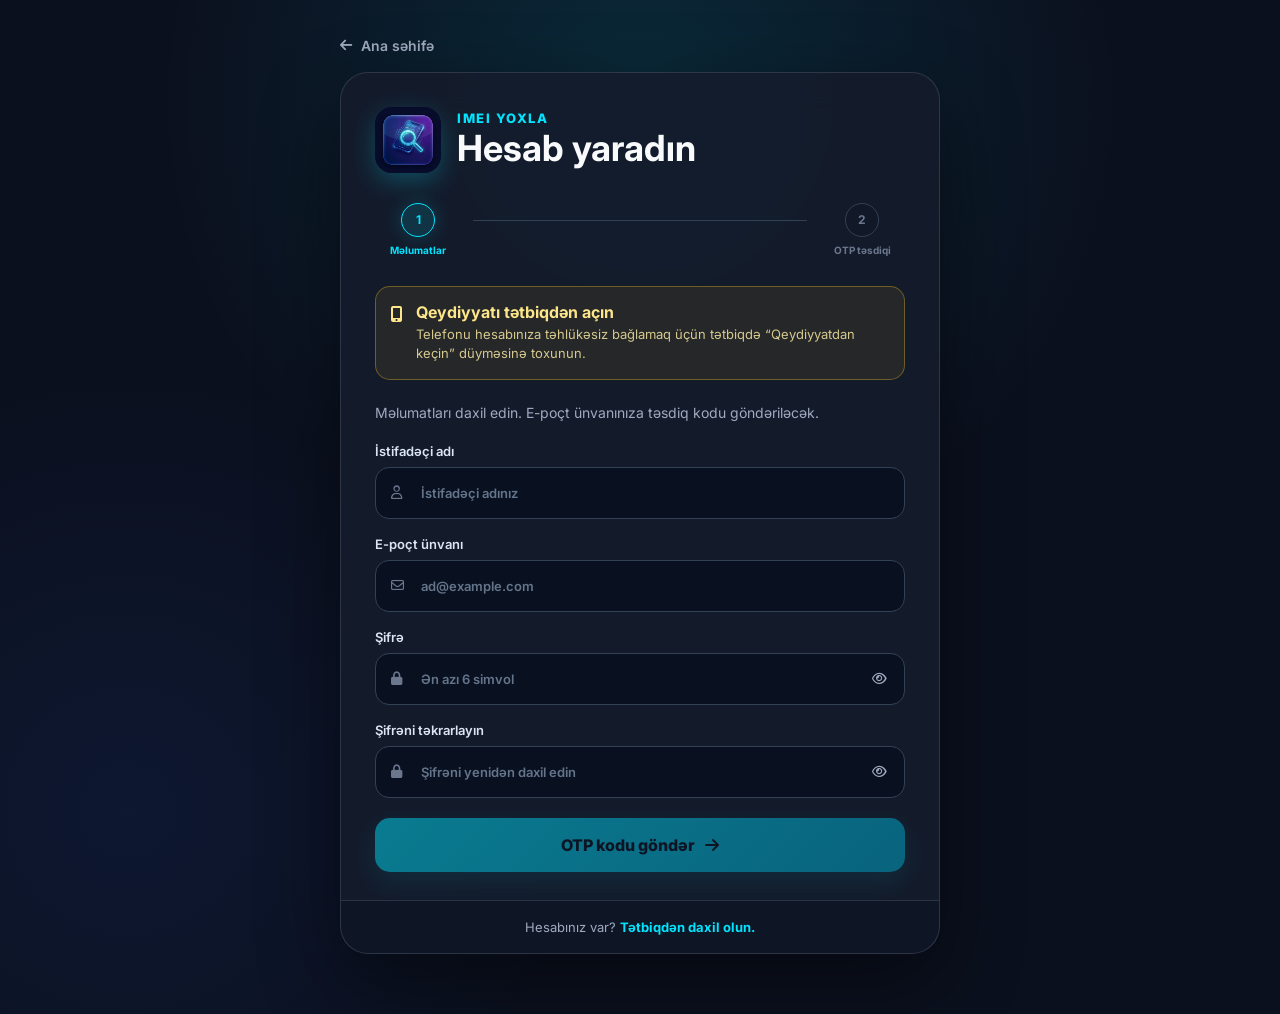
==== register.html @ 51a837d1 "Add files via upload" ====
<!DOCTYPE html>
<html lang="az">
<head>
    <meta charset="UTF-8">
    <meta name="viewport" content="width=device-width, initial-scale=1.0">
    <meta name="description" content="IMEI Yoxla hesabı yaradın və e-poçt ünvanınızı OTP kodu ilə təsdiqləyin.">
    <title>Qeydiyyat — IMEI Yoxla</title>
    <link rel="preconnect" href="https://fonts.googleapis.com">
    <link rel="preconnect" href="https://fonts.gstatic.com" crossorigin>
    <link href="https://fonts.googleapis.com/css2?family=Inter:wght@400;500;600;700;800&display=swap" rel="stylesheet">
    <link rel="stylesheet" href="https://cdnjs.cloudflare.com/ajax/libs/font-awesome/6.4.0/css/all.min.css">
    <link rel="stylesheet" href="register.css">
    <script src="register.js" defer></script>
</head>
<body>
    <main class="auth-shell">
        <a class="back-link" href="index.html">
            <i class="fa-solid fa-arrow-left" aria-hidden="true"></i>
            Ana səhifə
        </a>

        <section class="auth-card" aria-labelledby="page-title">
            <header class="brand">
                <img src="Logo.png" alt="IMEI Yoxla" class="brand-logo">
                <div>
                    <p class="eyebrow">IMEI Yoxla</p>
                    <h1 id="page-title">Hesab yaradın</h1>
                </div>
            </header>

            <ol class="steps" aria-label="Qeydiyyat mərhələləri">
                <li class="step is-active" data-step-indicator="1">
                    <span>1</span>
                    <small>Məlumatlar</small>
                </li>
                <li class="step-line" aria-hidden="true"></li>
                <li class="step" data-step-indicator="2">
                    <span>2</span>
                    <small>OTP təsdiqi</small>
                </li>
            </ol>

            <div id="device-warning" class="notice warning" hidden>
                <i class="fa-solid fa-mobile-screen-button" aria-hidden="true"></i>
                <div>
                    <strong>Qeydiyyatı tətbiqdən açın</strong>
                    <p>Telefonu hesabınıza təhlükəsiz bağlamaq üçün tətbiqdə “Qeydiyyatdan keçin” düyməsinə toxunun.</p>
                </div>
            </div>

            <form id="registration-form" class="form-panel" novalidate>
                <p class="form-intro">Məlumatları daxil edin. E-poçt ünvanınıza təsdiq kodu göndəriləcək.</p>

                <label class="field">
                    <span>İstifadəçi adı</span>
                    <span class="input-wrap">
                        <i class="fa-regular fa-user" aria-hidden="true"></i>
                        <input id="username" name="username" type="text" minlength="3" maxlength="32"
                               autocomplete="username" placeholder="İstifadəçi adınız" required>
                    </span>
                </label>

                <label class="field">
                    <span>E-poçt ünvanı</span>
                    <span class="input-wrap">
                        <i class="fa-regular fa-envelope" aria-hidden="true"></i>
                        <input id="email" name="email" type="email" maxlength="254"
                               autocomplete="email" inputmode="email" placeholder="ad@example.com" required>
                    </span>
                </label>

                <label class="field">
                    <span>Şifrə</span>
                    <span class="input-wrap">
                        <i class="fa-solid fa-lock" aria-hidden="true"></i>
                        <input id="password" name="password" type="password" minlength="6" maxlength="128"
                               autocomplete="new-password" placeholder="Ən azı 6 simvol" required>
                        <button class="password-toggle" type="button" data-password-toggle="password" aria-label="Şifrəni göstər">
                            <i class="fa-regular fa-eye" aria-hidden="true"></i>
                        </button>
                    </span>
                </label>

                <label class="field">
                    <span>Şifrəni təkrarlayın</span>
                    <span class="input-wrap">
                        <i class="fa-solid fa-lock" aria-hidden="true"></i>
                        <input id="confirm-password" name="confirmPassword" type="password" minlength="6" maxlength="128"
                               autocomplete="new-password" placeholder="Şifrəni yenidən daxil edin" required>
                        <button class="password-toggle" type="button" data-password-toggle="confirm-password" aria-label="Şifrəni göstər">
                            <i class="fa-regular fa-eye" aria-hidden="true"></i>
                        </button>
                    </span>
                </label>

                <p id="registration-message" class="form-message" role="alert" aria-live="polite"></p>

                <button id="registration-submit" class="primary-button" type="submit">
                    <span>OTP kodu göndər</span>
                    <i class="fa-solid fa-arrow-right" aria-hidden="true"></i>
                </button>
            </form>

            <form id="verification-form" class="form-panel" novalidate hidden>
                <div class="otp-icon" aria-hidden="true">
                    <i class="fa-solid fa-envelope-circle-check"></i>
                </div>
                <h2>E-poçtunuzu təsdiqləyin</h2>
                <p class="form-intro">Təsdiq kodunu <strong id="verification-email"></strong> ünvanına göndərdik.</p>

                <label class="field otp-field">
                    <span>OTP kodu</span>
                    <input id="otp-code" name="code" type="text" minlength="4" maxlength="8"
                           autocomplete="one-time-code" inputmode="numeric" pattern="[0-9]*" placeholder="••••••" required>
                </label>

                <p id="verification-message" class="form-message" role="alert" aria-live="polite"></p>

                <button id="verification-submit" class="primary-button" type="submit">
                    <span>Hesabı təsdiqlə</span>
                    <i class="fa-solid fa-check" aria-hidden="true"></i>
                </button>
                <button id="back-to-registration" class="text-button" type="button">Məlumatları dəyiş</button>
            </form>

            <section id="success-panel" class="success-panel" hidden aria-live="polite">
                <div class="success-icon" aria-hidden="true">
                    <i class="fa-solid fa-check"></i>
                </div>
                <h2>Qeydiyyat tamamlandı!</h2>
                <p>Hesabınız təsdiqləndi. Brauzeri bağlayın və IMEI Yoxla tətbiqində istifadəçi adı və şifrənizlə daxil olun.</p>
                <a class="primary-button button-link" href="index.html">
                    <span>Ana səhifəyə qayıt</span>
                    <i class="fa-solid fa-house" aria-hidden="true"></i>
                </a>
            </section>

            <footer class="card-footer">
                Hesabınız var? <span>Tətbiqdən daxil olun.</span>
            </footer>
        </section>
    </main>
</body>
</html>
---- register.css ----
:root {
    color-scheme: dark;
    --bg: #0b101e;
    --panel: rgba(21, 28, 44, 0.94);
    --panel-strong: #1e2638;
    --border: rgba(148, 163, 184, 0.2);
    --cyan: #00e5ff;
    --cyan-dark: #00b4d8;
    --text: #f8fafc;
    --muted: #a0aabf;
    --danger: #fb7185;
    --success: #34d399;
}

* {
    box-sizing: border-box;
}

html {
    min-height: 100%;
    background: var(--bg);
}

body {
    min-height: 100vh;
    margin: 0;
    color: var(--text);
    font-family: "Inter", system-ui, sans-serif;
    background:
        radial-gradient(circle at 50% 10%, rgba(0, 229, 255, 0.12), transparent 30rem),
        radial-gradient(circle at 10% 80%, rgba(37, 99, 235, 0.09), transparent 28rem),
        var(--bg);
}

button,
input {
    font: inherit;
}

button,
a {
    -webkit-tap-highlight-color: transparent;
}

[hidden] {
    display: none !important;
}

.auth-shell {
    width: min(100% - 32px, 600px);
    margin: 0 auto;
    padding: 34px 0 60px;
}

.back-link {
    display: inline-flex;
    align-items: center;
    gap: 9px;
    margin-bottom: 18px;
    color: var(--muted);
    text-decoration: none;
    font-size: 14px;
    font-weight: 600;
    transition: color 0.2s ease;
}

.back-link:hover {
    color: var(--cyan);
}

.auth-card {
    overflow: hidden;
    padding: 34px;
    border: 1px solid var(--border);
    border-radius: 28px;
    background: var(--panel);
    box-shadow: 0 28px 80px rgba(0, 0, 0, 0.46);
    backdrop-filter: blur(18px);
}

.brand {
    display: flex;
    align-items: center;
    gap: 16px;
}

.brand-logo {
    width: 66px;
    height: 66px;
    border-radius: 17px;
    object-fit: cover;
    box-shadow: 0 8px 25px rgba(0, 229, 255, 0.24);
}

.eyebrow {
    margin: 0 0 2px;
    color: var(--cyan);
    font-size: 13px;
    font-weight: 800;
    letter-spacing: 0.12em;
    text-transform: uppercase;
}

h1,
h2,
p {
    margin-top: 0;
}

h1 {
    margin-bottom: 0;
    font-size: clamp(27px, 7vw, 36px);
    line-height: 1.15;
}

h2 {
    margin-bottom: 9px;
    font-size: 24px;
}

.steps {
    display: grid;
    grid-template-columns: auto 1fr auto;
    align-items: start;
    gap: 12px;
    margin: 30px 0;
    padding: 0;
    list-style: none;
}

.step {
    display: grid;
    justify-items: center;
    gap: 7px;
    min-width: 86px;
    color: #6b778d;
    font-size: 12px;
    font-weight: 700;
    text-align: center;
}

.step span {
    display: grid;
    width: 34px;
    height: 34px;
    place-items: center;
    border: 1px solid #334155;
    border-radius: 50%;
    background: #111827;
}

.step.is-active,
.step.is-complete {
    color: var(--cyan);
}

.step.is-active span,
.step.is-complete span {
    border-color: var(--cyan);
    background: rgba(0, 229, 255, 0.12);
    box-shadow: 0 0 18px rgba(0, 229, 255, 0.2);
}

.step-line {
    height: 1px;
    margin-top: 17px;
    background: #334155;
}

.notice {
    display: flex;
    gap: 13px;
    margin-bottom: 22px;
    padding: 15px;
    border: 1px solid rgba(251, 191, 36, 0.35);
    border-radius: 15px;
    background: rgba(251, 191, 36, 0.08);
    color: #fde68a;
}

.notice > i {
    margin-top: 4px;
}

.notice strong,
.notice p {
    display: block;
    margin-bottom: 0;
}

.notice p {
    margin-top: 3px;
    color: #d6c98e;
    font-size: 13px;
    line-height: 1.5;
}

.form-panel {
    display: grid;
    gap: 17px;
}

.form-intro {
    margin-bottom: 2px;
    color: var(--muted);
    font-size: 14px;
    line-height: 1.6;
}

.field {
    display: grid;
    gap: 8px;
    color: #dbe5f4;
    font-size: 13px;
    font-weight: 600;
}

.input-wrap {
    position: relative;
    display: flex;
    align-items: center;
}

.input-wrap > i {
    position: absolute;
    left: 16px;
    color: #6b778d;
    pointer-events: none;
}

input {
    width: 100%;
    height: 52px;
    border: 1px solid #334155;
    border-radius: 14px;
    outline: none;
    background: rgba(8, 17, 31, 0.88);
    color: var(--text);
    transition: border-color 0.2s ease, box-shadow 0.2s ease;
}

.input-wrap input {
    padding: 0 48px 0 45px;
}

input::placeholder {
    color: #64748b;
}

input:focus {
    border-color: var(--cyan);
    box-shadow: 0 0 0 3px rgba(0, 229, 255, 0.1);
}

.password-toggle {
    position: absolute;
    right: 7px;
    display: grid;
    width: 38px;
    height: 38px;
    padding: 0;
    place-items: center;
    border: 0;
    border-radius: 10px;
    background: transparent;
    color: var(--muted);
    cursor: pointer;
}

.password-toggle:hover {
    color: var(--cyan);
    background: rgba(0, 229, 255, 0.08);
}

.primary-button {
    display: flex;
    align-items: center;
    justify-content: center;
    gap: 10px;
    width: 100%;
    min-height: 54px;
    margin-top: 3px;
    padding: 14px 20px;
    border: 0;
    border-radius: 15px;
    background: linear-gradient(135deg, var(--cyan), var(--cyan-dark));
    box-shadow: 0 10px 25px rgba(0, 229, 255, 0.18);
    color: #07101d;
    font-weight: 800;
    text-decoration: none;
    cursor: pointer;
    transition: transform 0.2s ease, box-shadow 0.2s ease, opacity 0.2s ease;
}

.primary-button:not(:disabled):hover {
    transform: translateY(-2px);
    box-shadow: 0 13px 30px rgba(0, 229, 255, 0.28);
}

.primary-button:disabled {
    opacity: 0.48;
    cursor: not-allowed;
}

.text-button {
    min-height: 42px;
    border: 0;
    background: transparent;
    color: var(--cyan);
    font-weight: 700;
    cursor: pointer;
}

.form-message {
    min-height: 0;
    margin: -2px 0 0;
    color: var(--danger);
    font-size: 13px;
    line-height: 1.5;
}

.form-message:empty {
    display: none;
}

.form-message.is-success {
    color: var(--success);
}

.otp-icon,
.success-icon {
    display: grid;
    width: 64px;
    height: 64px;
    margin: 0 auto 4px;
    place-items: center;
    border-radius: 50%;
    background: rgba(0, 229, 255, 0.1);
    color: var(--cyan);
    font-size: 26px;
}

#verification-form {
    text-align: center;
}

.otp-field {
    text-align: left;
}

.otp-field input {
    padding: 0 16px;
    color: var(--cyan);
    font-size: 25px;
    font-weight: 800;
    letter-spacing: 0.28em;
    text-align: center;
}

.success-panel {
    padding: 10px 0 4px;
    text-align: center;
}

.success-icon {
    width: 76px;
    height: 76px;
    margin-bottom: 18px;
    background: rgba(52, 211, 153, 0.12);
    color: var(--success);
    font-size: 32px;
}

.success-panel p {
    margin-bottom: 24px;
    color: var(--muted);
    font-size: 14px;
    line-height: 1.7;
}

.button-link {
    margin-top: 0;
}

.card-footer {
    margin: 28px -34px -34px;
    padding: 18px 34px;
    border-top: 1px solid var(--border);
    background: rgba(8, 17, 31, 0.35);
    color: var(--muted);
    font-size: 13px;
    text-align: center;
}

.card-footer span {
    color: var(--cyan);
    font-weight: 700;
}

@media (max-width: 520px) {
    .auth-shell {
        width: min(100% - 20px, 600px);
        padding-top: 18px;
    }

    .auth-card {
        padding: 24px 18px;
        border-radius: 22px;
    }

    .brand-logo {
        width: 58px;
        height: 58px;
    }

    .steps {
        margin: 25px 0;
    }

    .card-footer {
        margin: 25px -18px -24px;
        padding: 17px 18px;
    }
}

@media (prefers-reduced-motion: reduce) {
    *,
    *::before,
    *::after {
        scroll-behavior: auto !important;
        transition: none !important;
    }
}
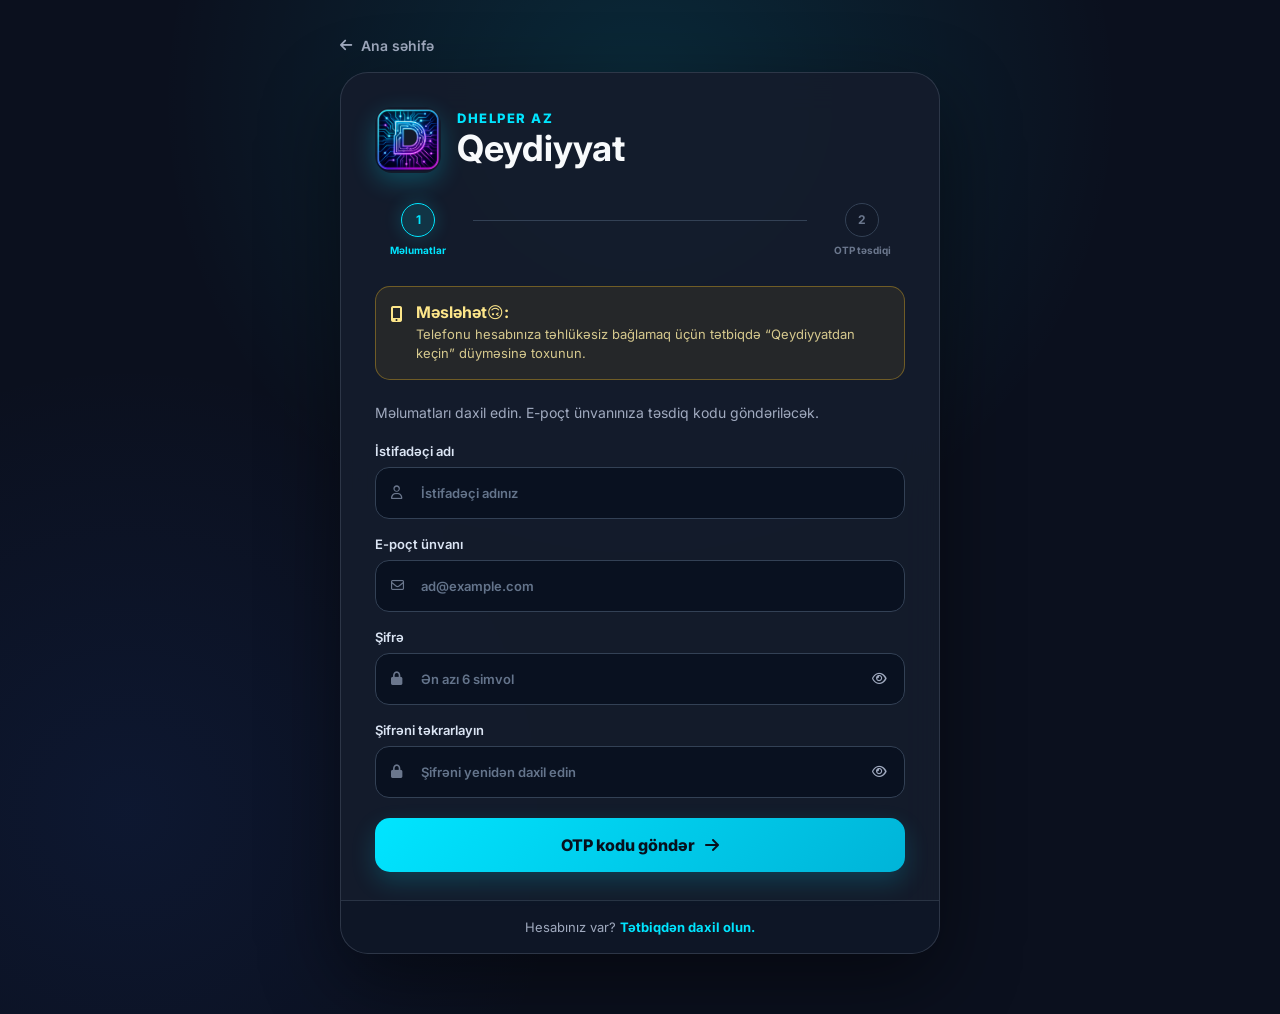
==== commit be770527: "Update register.html" ====
--- a/register.html
+++ b/register.html
@@ -4,7 +4,8 @@
     <meta charset="UTF-8">
     <meta name="viewport" content="width=device-width, initial-scale=1.0">
     <meta name="description" content="IMEI Yoxla hesabı yaradın və e-poçt ünvanınızı OTP kodu ilə təsdiqləyin.">
-    <title>Qeydiyyat — IMEI Yoxla</title>
+    <title>Qeydiyyat — DHelper Az</title>
+    <link rel="icon" type="image/png" href="Logo.png">
     <link rel="preconnect" href="https://fonts.googleapis.com">
     <link rel="preconnect" href="https://fonts.gstatic.com" crossorigin>
     <link href="https://fonts.googleapis.com/css2?family=Inter:wght@400;500;600;700;800&display=swap" rel="stylesheet">
@@ -23,8 +24,8 @@
             <header class="brand">
                 <img src="Logo.png" alt="IMEI Yoxla" class="brand-logo">
                 <div>
-                    <p class="eyebrow">IMEI Yoxla</p>
-                    <h1 id="page-title">Hesab yaradın</h1>
+                    <p class="eyebrow">Dhelper Az</p>
+                    <h1 id="page-title">Qeydiyyat</h1>
                 </div>
             </header>
 
@@ -43,7 +44,7 @@
             <div id="device-warning" class="notice warning" hidden>
                 <i class="fa-solid fa-mobile-screen-button" aria-hidden="true"></i>
                 <div>
-                    <strong>Qeydiyyatı tətbiqdən açın</strong>
+                    <strong>Məsləhət🙃:</strong>
                     <p>Telefonu hesabınıza təhlükəsiz bağlamaq üçün tətbiqdə “Qeydiyyatdan keçin” düyməsinə toxunun.</p>
                 </div>
             </div>
@@ -128,7 +129,7 @@
                     <i class="fa-solid fa-check"></i>
                 </div>
                 <h2>Qeydiyyat tamamlandı!</h2>
-                <p>Hesabınız təsdiqləndi. Brauzeri bağlayın və IMEI Yoxla tətbiqində istifadəçi adı və şifrənizlə daxil olun.</p>
+                <p>Hesabınız təsdiqləndi. Brauzeri bağlayın və Dhelper Az tətbiqində istifadəçi adı və şifrənizlə daxil olun.</p>
                 <a class="primary-button button-link" href="index.html">
                     <span>Ana səhifəyə qayıt</span>
                     <i class="fa-solid fa-house" aria-hidden="true"></i>
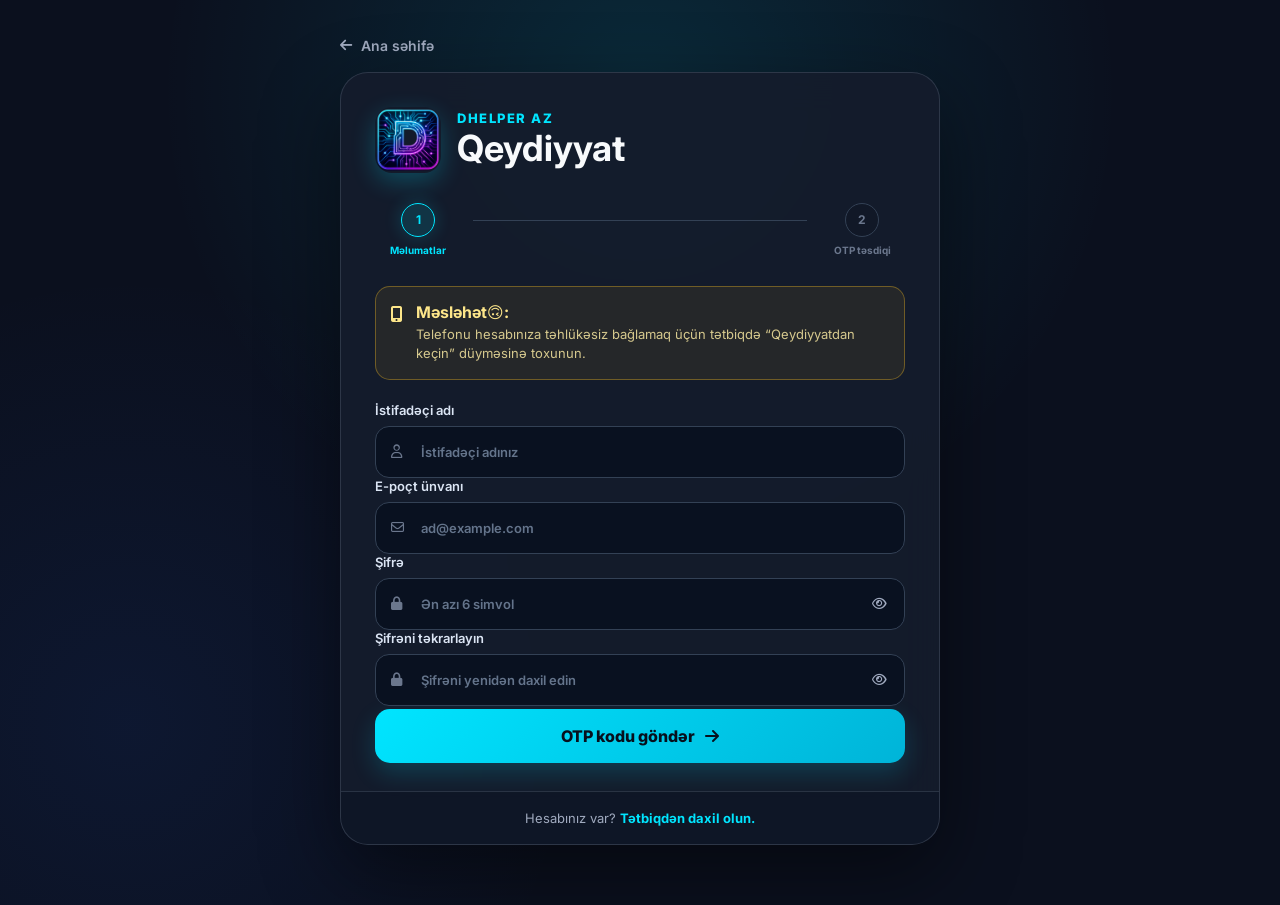
==== commit 2c2f2470: "Update register.html" ====
--- a/register.html
+++ b/register.html
@@ -49,8 +49,7 @@
                 </div>
             </div>
 
-            <form id="registration-form" class="form-panel" novalidate>
-                <p class="form-intro">Məlumatları daxil edin. E-poçt ünvanınıza təsdiq kodu göndəriləcək.</p>
+            
 
                 <label class="field">
                     <span>İstifadəçi adı</span>
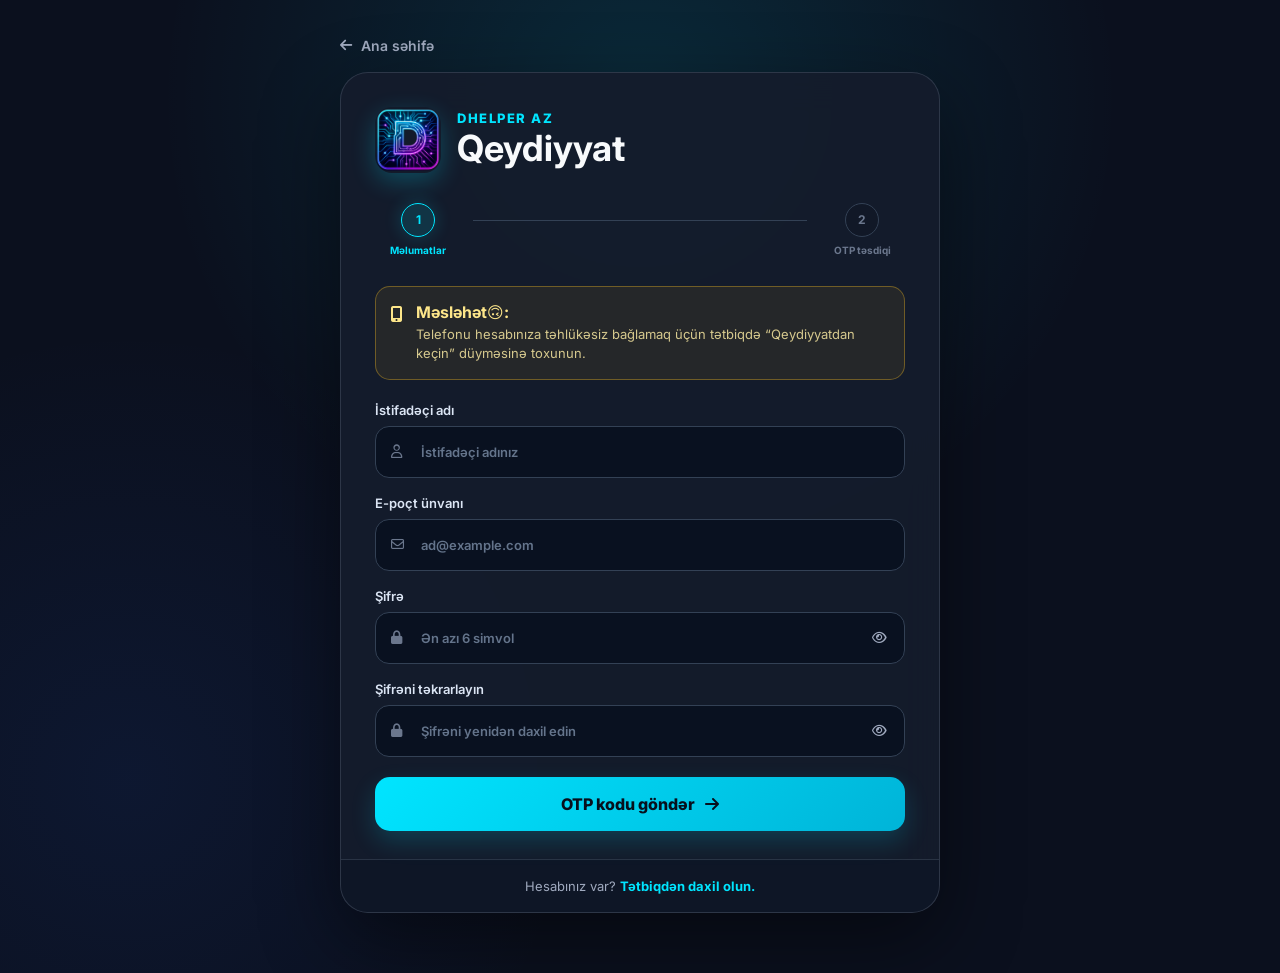
==== commit dcf44c2d: "Add files via upload" ====
--- a/register.html
+++ b/register.html
@@ -50,6 +50,8 @@
             </div>
 
             
+
+                <form id="registration-form" class="form-panel" novalidate>
 
                 <label class="field">
                     <span>İstifadəçi adı</span>
